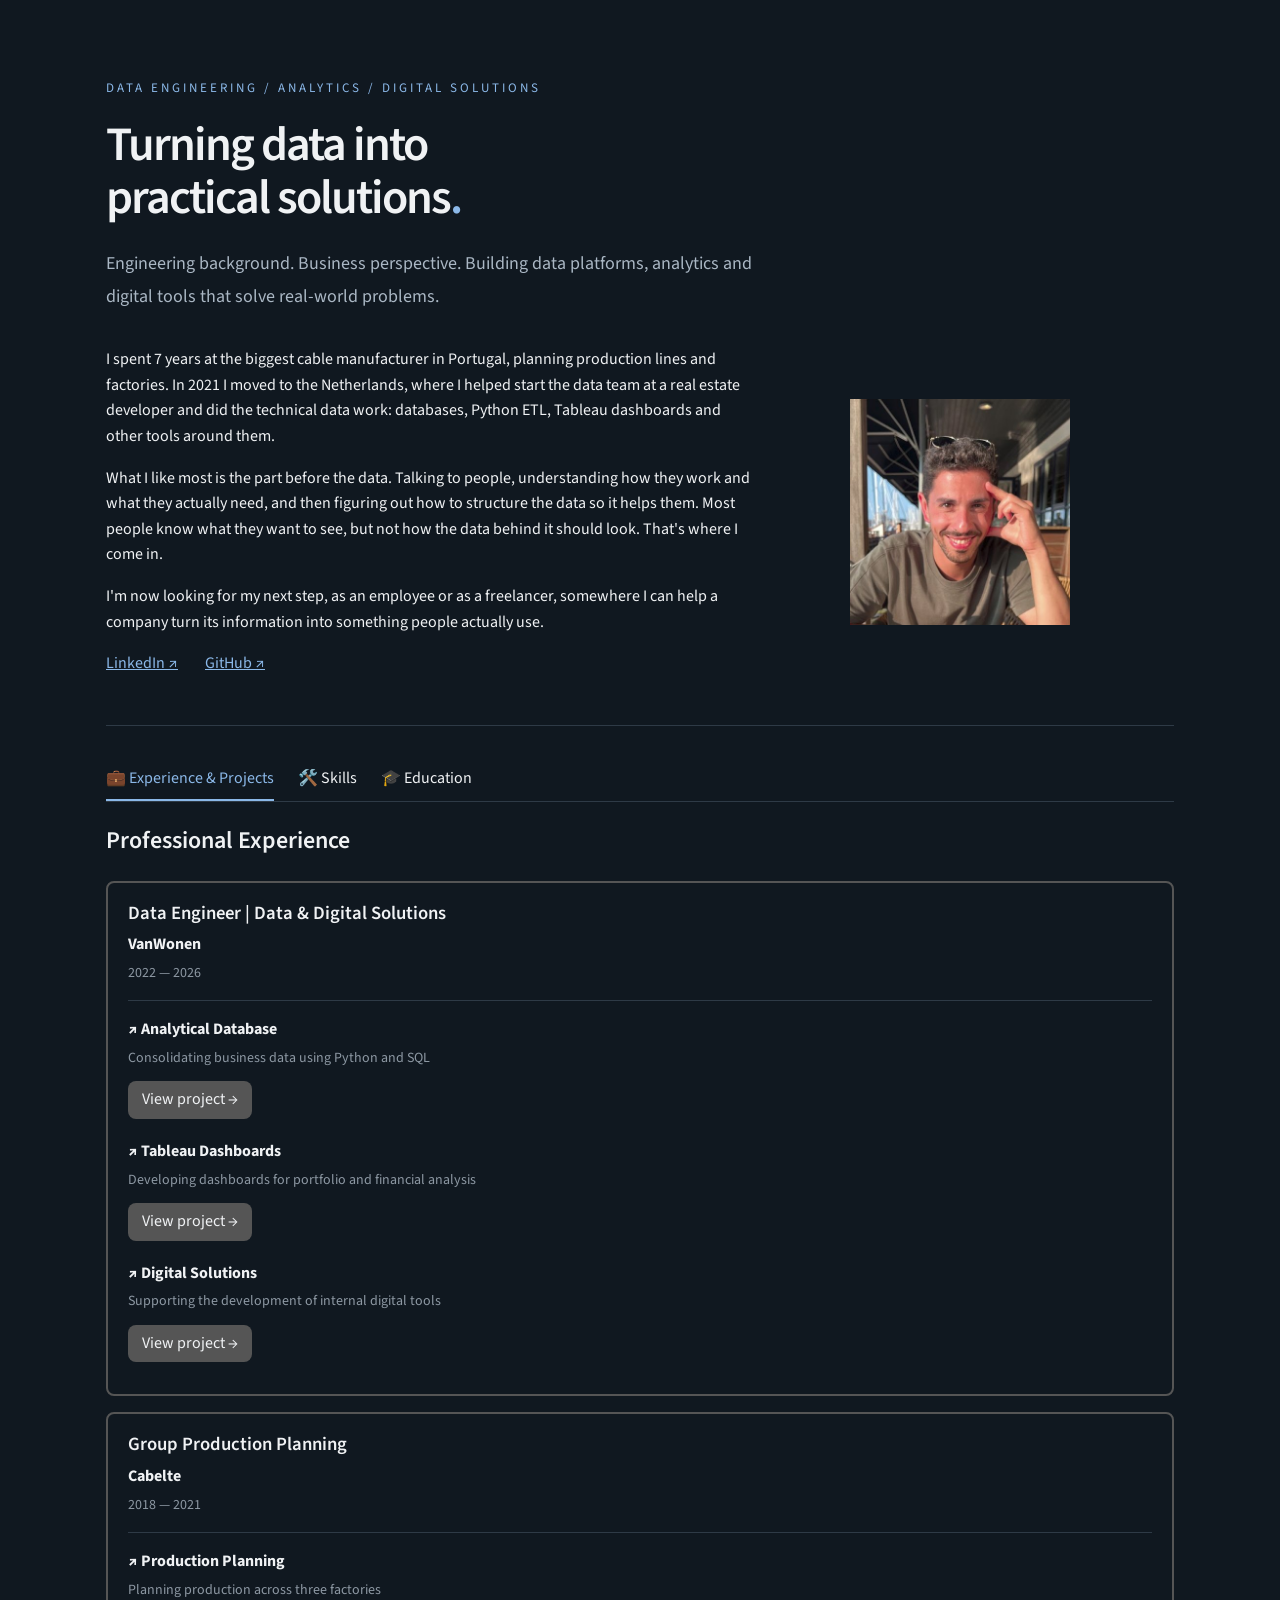
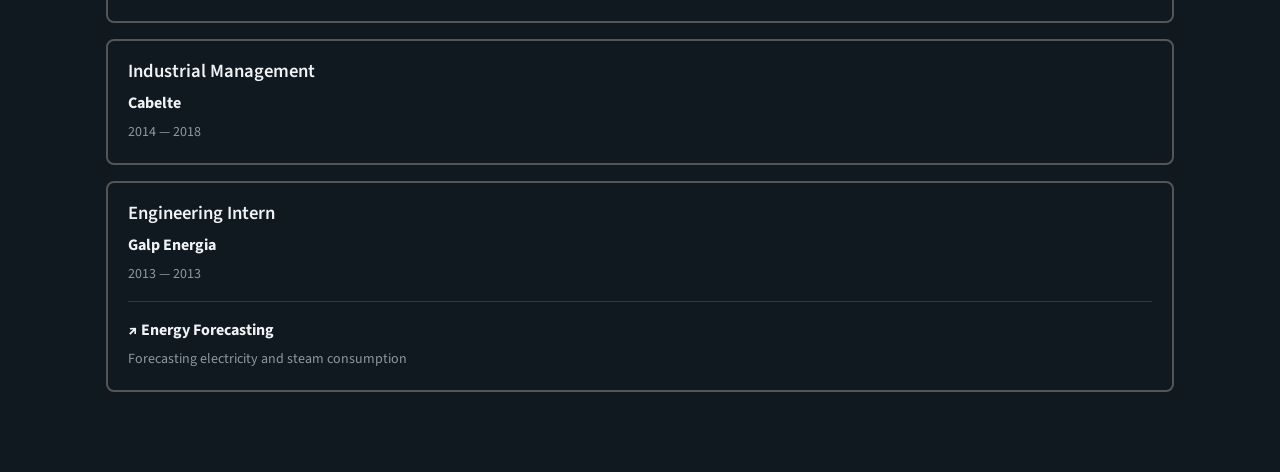
==== docs/index.html @ 898e921e "Add static site built from the Azure SQL tables build_site.py reads the tables, fills the Jinja2 tem" ====
<!doctype html>
<html lang="en">
<head>
    <meta charset="utf-8">
    <meta name="viewport" content="width=device-width, initial-scale=1">
    <title>Interactive CV</title>
    <link rel="stylesheet" href="style.css">
</head>
<body>
    <main class="page">
        

<section class="hero">
    <p class="eyebrow">DATA ENGINEERING / ANALYTICS / DIGITAL SOLUTIONS</p>

    <h1>
        Turning data into<br>
        practical solutions<span class="accent">.</span>
    </h1>

    <p class="lead">
        Engineering background. Business perspective.
        Building data platforms, analytics and digital tools
        that solve real-world problems.
    </p>
</section>

<section class="about">
    <div class="about-text">
        <p>
            I spent 7 years at the biggest cable manufacturer in Portugal, planning
            production lines and factories. In 2021 I moved to the Netherlands,
            where I helped start the data team at a real estate developer and
            did the technical data work: databases, Python ETL, Tableau
            dashboards and other tools around them.
        </p>

        <p>
            What I like most is the part before the data. Talking to people,
            understanding how they work and what they actually need, and then
            figuring out how to structure the data so it helps them. Most people
            know what they want to see, but not how the data behind it should
            look. That's where I come in.
        </p>

        <p>
            I'm now looking for my next step, as an employee or as a freelancer,
            somewhere I can help a company turn its information into something
            people actually use.
        </p>

        <p class="links">
            <a href="https://www.linkedin.com/in/duarteneves">LinkedIn ↗</a>
            <a href="https://github.com/nevesdme/career-cv">GitHub ↗</a>
        </p>
    </div>

    <img class="photo" src="images/IMG_2520.jpg" alt="Photo of Duarte Neves">
</section>

<hr>

<section id="tabs" class="tabs">
    <div class="tab-buttons">
        <button class="tab-button active" data-tab="experience">💼 Experience & Projects</button>
        <button class="tab-button" data-tab="skills">🛠️ Skills</button>
        <button class="tab-button" data-tab="education">🎓 Education</button>
    </div>

    <div class="tab-panel active" id="experience">
        <h2>Professional Experience</h2>

        
        <div class="box">
            <h3>Data Engineer | Data &amp; Digital Solutions</h3>
            <p><strong>VanWonen</strong></p>
            <p class="caption">2022 — 2026</p>

            
            <hr>
            
            <p><strong>↗ Analytical Database</strong></p>
            <p class="caption">Consolidating business data using Python and SQL</p>
            
            <a class="button" href="analytical_database.html">View project →</a>
            
            
            <p><strong>↗ Tableau Dashboards</strong></p>
            <p class="caption">Developing dashboards for portfolio and financial analysis</p>
            
            <a class="button" href="tableau_dashboards.html">View project →</a>
            
            
            <p><strong>↗ Digital Solutions</strong></p>
            <p class="caption">Supporting the development of internal digital tools</p>
            
            <a class="button" href="techportal.html">View project →</a>
            
            
            
        </div>
        
        <div class="box">
            <h3>Group Production Planning</h3>
            <p><strong>Cabelte</strong></p>
            <p class="caption">2018 — 2021</p>

            
            <hr>
            
            <p><strong>↗ Production Planning</strong></p>
            <p class="caption">Planning production across three factories</p>
            
            
            
        </div>
        
        <div class="box">
            <h3>Industrial Management</h3>
            <p><strong>Cabelte</strong></p>
            <p class="caption">2014 — 2018</p>

            
        </div>
        
        <div class="box">
            <h3>Engineering Intern</h3>
            <p><strong>Galp Energia</strong></p>
            <p class="caption">2013 — 2013</p>

            
            <hr>
            
            <p><strong>↗ Energy Forecasting</strong></p>
            <p class="caption">Forecasting electricity and steam consumption</p>
            
            
            
        </div>
        
    </div>

    <div class="tab-panel" id="skills">
        <h2>Skills</h2>

        
        <h3>Business</h3>
        <p>Business Analysis · Requirements gathering · Real estate business cases · Budget vs actual cost analysis · Working with external software companies</p>
        
        <h3>Business Intelligence</h3>
        <p>Tableau · Dashboard design · Data visualisation</p>
        
        <h3>Data Engineering</h3>
        <p>ETL · Data Modelling · API Integration · Data warehousing · ERP integration (Microsoft Business Central) · Automated data updates (scheduled scripts) · Data cleaning and transformation</p>
        
        <h3>Databases</h3>
        <p>SQL · MySQL · PostgreSQL · Microsoft SQL Server · Azure SQL</p>
        
        <h3>Geospatial</h3>
        <p>PostGIS &amp; Spatial Data · GIS · Map dashboards in Tableau</p>
        
        <h3>Operations</h3>
        <p>Production Planning · Industrial management · Forecasting</p>
        
        <h3>Programming</h3>
        <p>Python · Git</p>
        
    </div>

    <div class="tab-panel" id="education">
        <h2>Education</h2>

        
        <div class="box">
            <h3>Porto Business School</h3>
            <p><strong>Postgraduate in Business Intelligence &amp; Data Analytics</strong></p>
            <p class="caption">2021 – 2022</p>
        </div>
        
        <div class="box">
            <h3>University of Porto (FEUP)</h3>
            <p><strong>Master&#39;s, Electrical and Computer Engineering</strong></p>
            <p class="caption">2008 – 2013</p>
        </div>
        
    </div>
</section>

<script>
    // Show the clicked tab and hide the others
    document.querySelectorAll(".tab-button").forEach((button) => {
        button.addEventListener("click", () => {
            document.querySelectorAll(".tab-button, .tab-panel").forEach((el) => {
                el.classList.remove("active");
            });
            button.classList.add("active");
            document.getElementById(button.dataset.tab).classList.add("active");
        });
    });
</script>


    </main>
</body>
</html>
---- docs/style.css ----
/* Same font as Streamlit */
@import url("https://fonts.googleapis.com/css2?family=Source+Sans+3:wght@400;600&display=swap");

/* Colours, taken from .streamlit/config.toml */
:root {
    --background: #101820;
    --text: #F0F2F4;
    --muted: #AAB7C4;
    --caption: #8D98A3;
    --accent: #8BB8E8;
    --grey: #555555;
    --grey-hover: #666666;
    --line: #2E3A46;
}

* {
    box-sizing: border-box;
}

body {
    margin: 0;
    background: var(--background);
    color: var(--text);
    font-family: "Source Sans 3", sans-serif;
    font-size: 16px;
    line-height: 1.6;
}

.page {
    max-width: 1100px;
    margin: 0 auto;
    padding: 0 16px 64px;
}

a {
    color: var(--accent);
}

hr {
    border: none;
    border-top: 1px solid var(--line);
    margin: 32px 0;
}

h1, h2, h3 {
    font-weight: 600;
}

.caption {
    color: var(--caption);
    font-size: 14px;
}

/* Hero */

.hero {
    padding-top: 65px;
}

.eyebrow {
    color: var(--accent);
    font-size: 13px;
    letter-spacing: 3px;
    margin-bottom: 20px;
}

.hero h1 {
    font-size: clamp(32px, 4vw, 48px);
    letter-spacing: -2px;
    line-height: 1.1;
    margin: 0 0 24px;
}

.accent {
    color: var(--accent);
}

.lead {
    color: var(--muted);
    font-size: 18px;
    line-height: 1.8;
    max-width: 650px;
}

/* About me: text on the left, photo on the right */

.about {
    display: grid;
    grid-template-columns: 2fr 1fr;
    gap: 96px;
    align-items: center;
}

.links a {
    margin-right: 24px;
}

.photo {
    width: 220px;
    max-width: 100%;
}

/* On phones, put the photo under the text */
@media (max-width: 700px) {
    .about {
        grid-template-columns: 1fr;
        gap: 16px;
    }
}

/* Tabs */

.tab-buttons {
    display: flex;
    flex-wrap: wrap;
    gap: 24px;
    border-bottom: 1px solid var(--line);
}

.tab-button {
    background: none;
    border: none;
    border-bottom: 2px solid transparent;
    color: var(--text);
    font: inherit;
    padding: 8px 0;
    cursor: pointer;
}

.tab-button.active {
    border-bottom-color: var(--accent);
    color: var(--accent);
}

.tab-panel {
    display: none;
}

.tab-panel.active {
    display: block;
}

/* Boxes for experience and education */

.box {
    border: 2px solid var(--grey);
    border-radius: 8px;
    padding: 16px 20px;
    margin-bottom: 16px;
}

.box h3 {
    margin: 0 0 4px;
}

.box p {
    margin: 4px 0;
}

.box hr {
    margin: 16px 0;
}

/* Grey buttons */

.button {
    display: inline-block;
    background: var(--grey);
    color: var(--text);
    text-decoration: none;
    border-radius: 8px;
    padding: 6px 14px;
    margin: 8px 0 16px;
}

.button:hover {
    background: var(--grey-hover);
}

/* Project pages */

.back {
    margin-top: 48px;
}

.project-title {
    font-size: 40px;
    margin: 16px 0 0;
}

/* Text uses about 3/4 of the width, like st.columns([3, 1]) */
.project-text {
    max-width: 75%;
}

.project-image {
    display: block;
    width: 1050px;
    max-width: 100%;
    margin: 32px 0;
}

/* On phones, use the full width */
@media (max-width: 700px) {
    .project-text {
        max-width: 100%;
    }
}
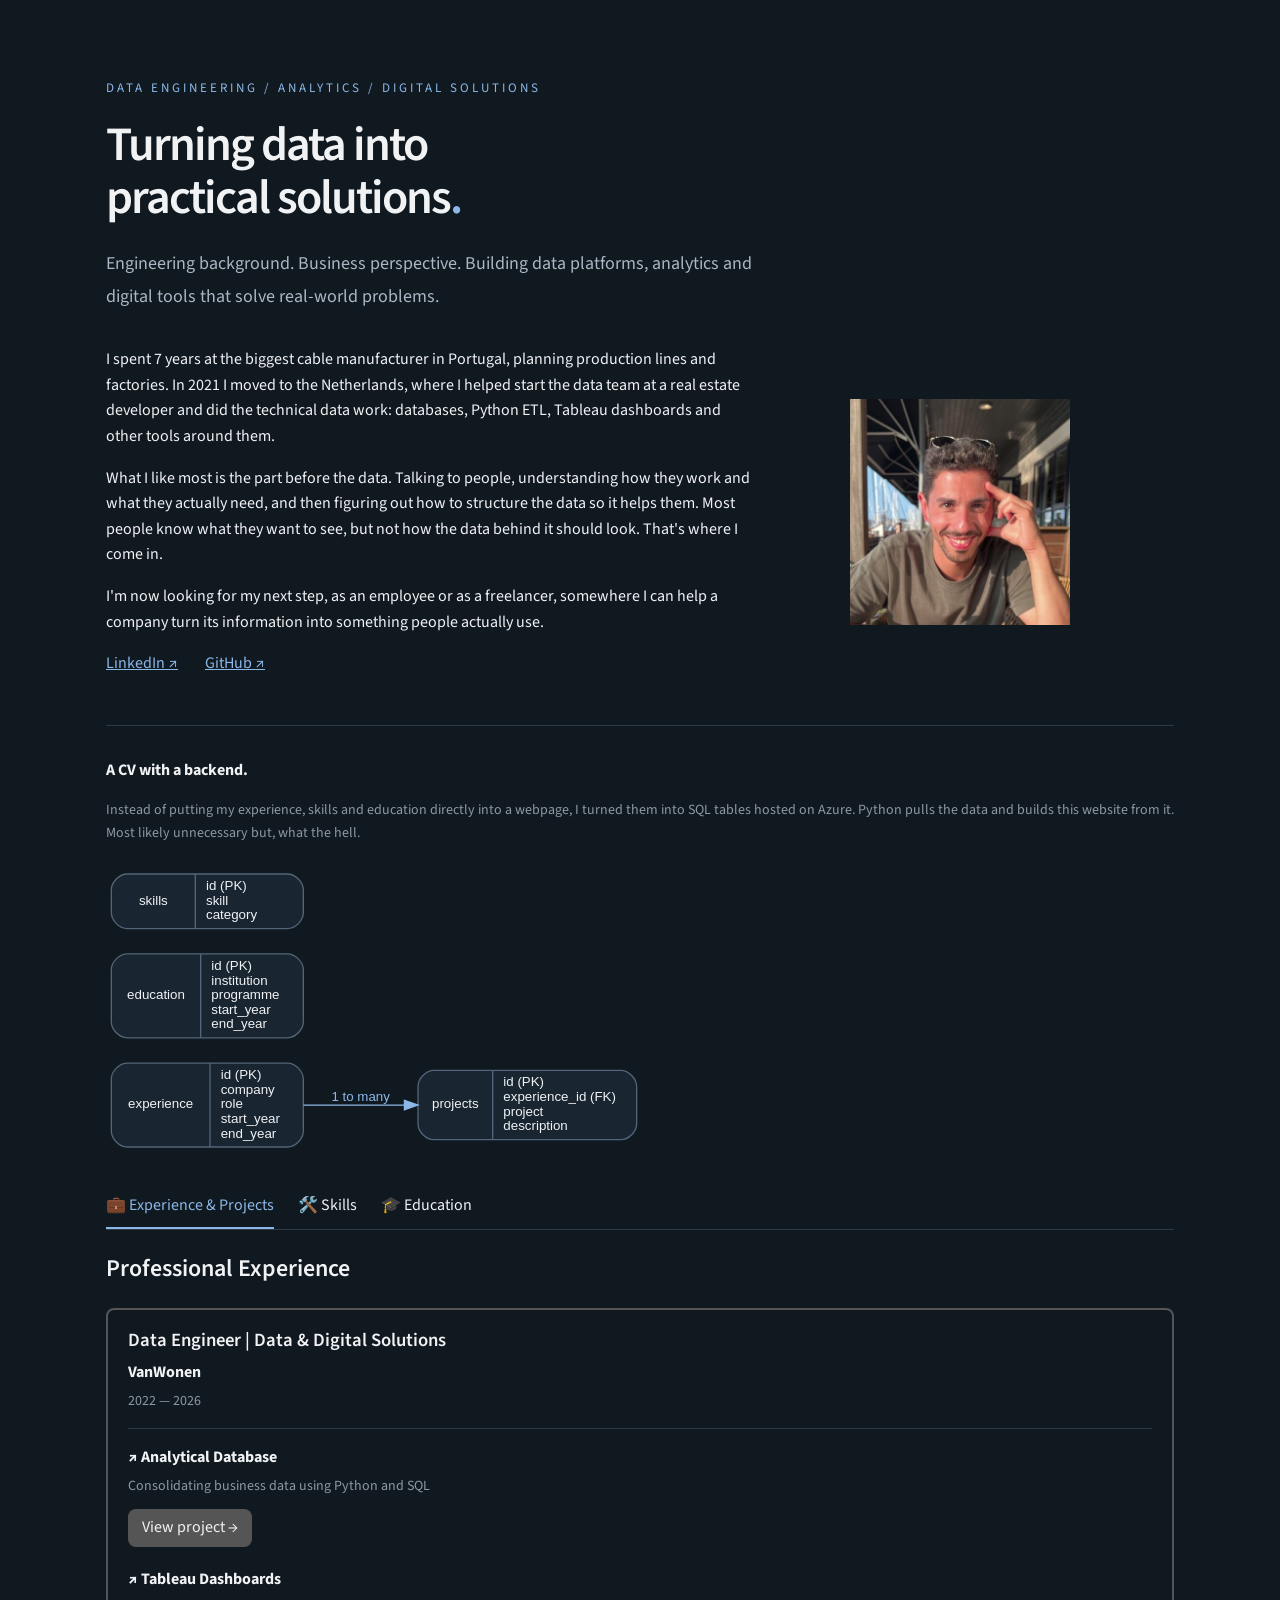
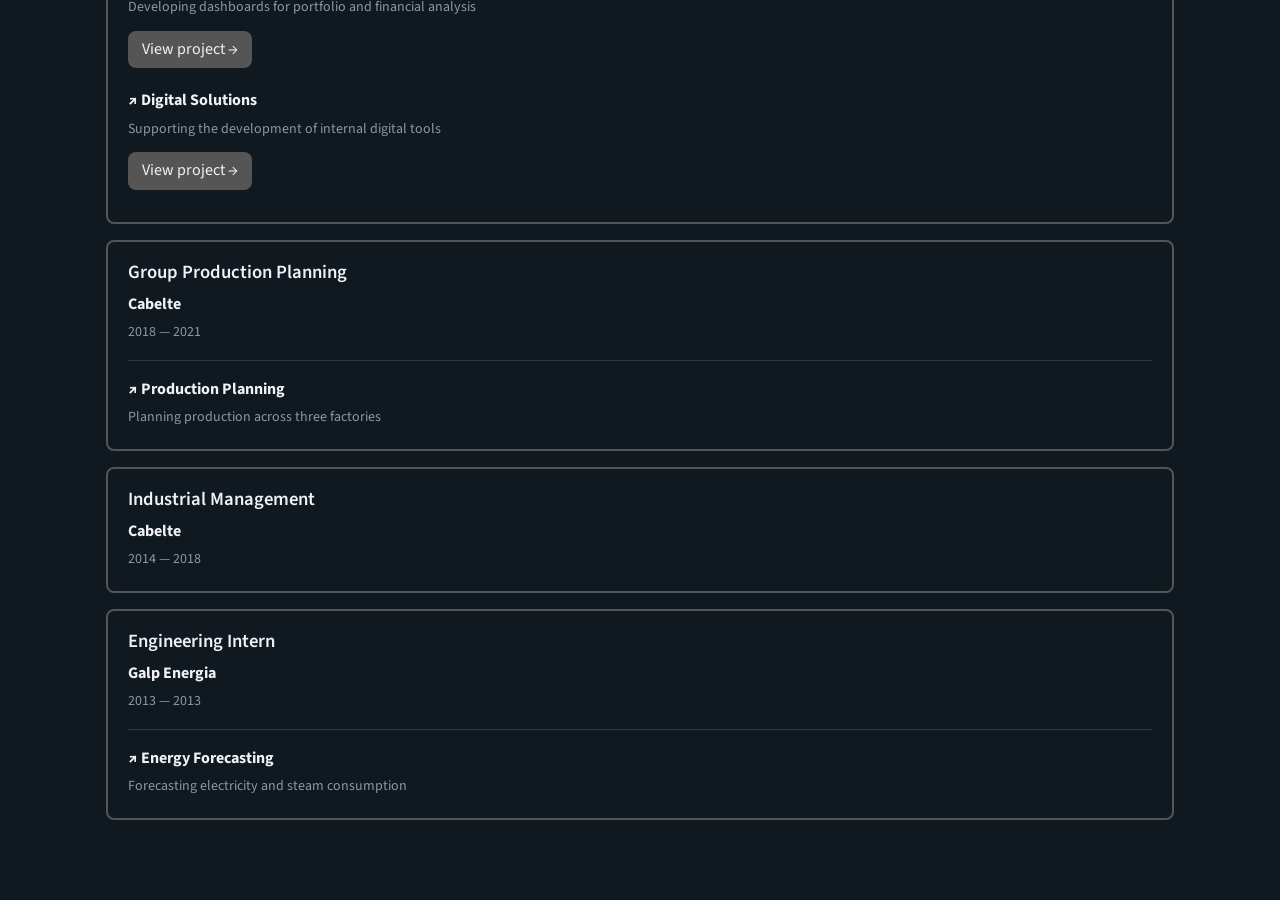
==== commit a2865aa2: "Add the CV with a backend section and diagram to the static site The diagram is drawn with Graphviz " ====
--- a/docs/index.html
+++ b/docs/index.html
@@ -3,7 +3,7 @@
 <head>
     <meta charset="utf-8">
     <meta name="viewport" content="width=device-width, initial-scale=1">
-    <title>Interactive CV</title>
+    <title>Duarte Neves</title>
     <link rel="stylesheet" href="style.css">
 </head>
 <body>
@@ -59,6 +59,19 @@
 </section>
 
 <hr>
+
+<section class="backend">
+    <p><strong>A CV with a backend.</strong></p>
+
+    <p class="caption">
+        Instead of putting my experience, skills and education directly into a
+        webpage, I turned them into SQL tables hosted on Azure. Python pulls the
+        data and builds this website from it. Most likely unnecessary but, what
+        the hell.
+    </p>
+
+    <img class="schema" src="schema.svg" alt="Diagram of the four database tables: experience, projects, education and skills">
+</section>
 
 <section id="tabs" class="tabs">
     <div class="tab-buttons">
--- a/docs/style.css
+++ b/docs/style.css
@@ -108,6 +108,18 @@
     }
 }
 
+/* A CV with a backend */
+
+.backend {
+    margin-bottom: 32px;
+}
+
+.schema {
+    display: block;
+    max-width: 100%;
+    margin: 24px 0 0;
+}
+
 /* Tabs */
 
 .tab-buttons {
